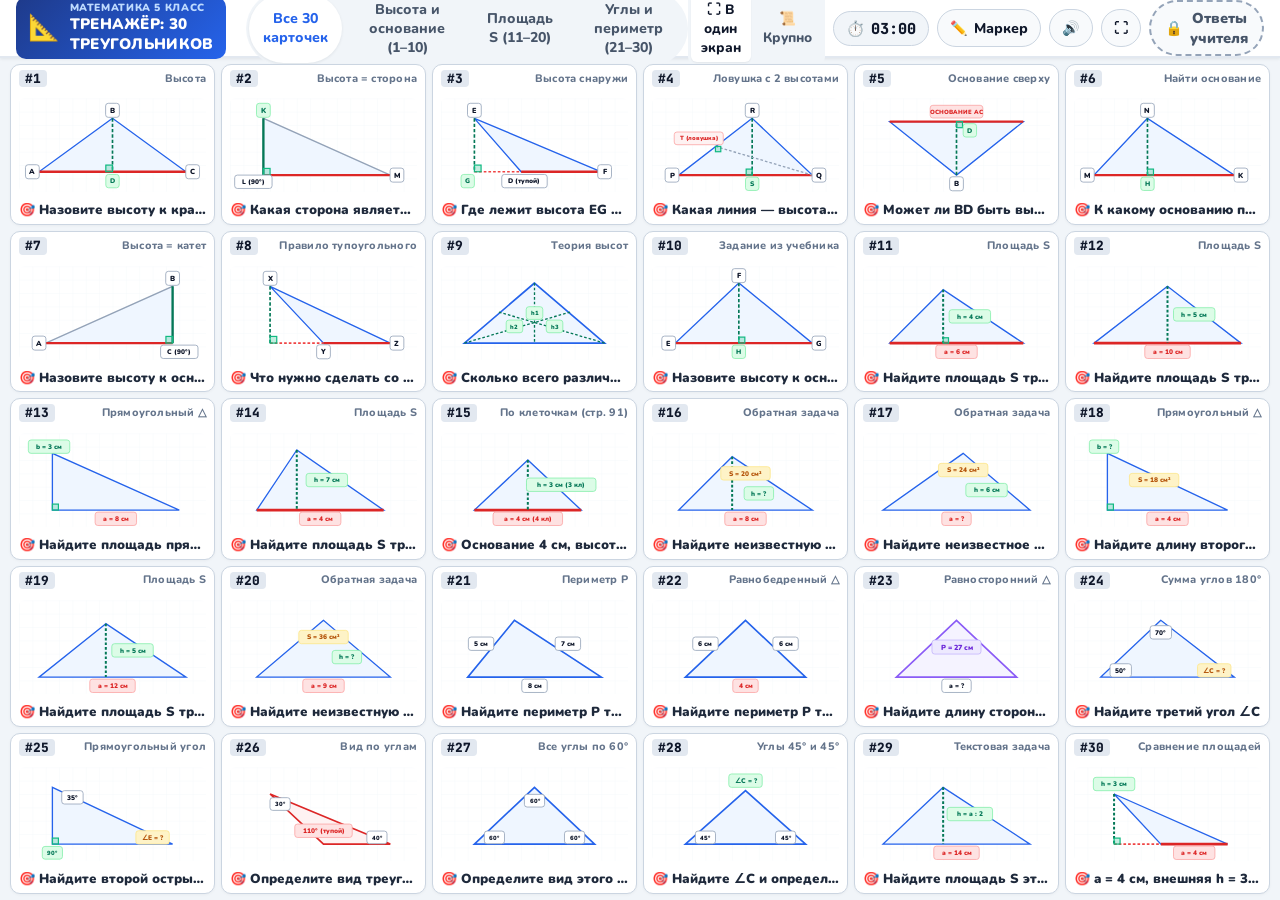
==== index.html @ d48468c0 "Интерактивный тренажёр: 30 треугольников на одном экране для 5 класса (секретный режим учителя по па" ====
<!DOCTYPE html>
<html lang="ru">
<head>
  <meta charset="UTF-8">
  <meta name="viewport" content="width=device-width, initial-scale=1.0, maximum-scale=1.0, user-scalable=no">
  <title>30 Треугольников • Интерактивный тренажёр для электронной доски (5 класс)</title>
  <link rel="icon" href="data:image/svg+xml,<svg xmlns=%22http://www.w3.org/2000/svg%22 viewBox=%220 0 100 100%22><text y=%22.9em%22 font-size=%2290%22>📐</text></svg>">
  <link rel="stylesheet" href="style.css">
  <link rel="preconnect" href="https://fonts.googleapis.com">
  <link rel="preconnect" href="https://fonts.gstatic.com" crossorigin>
  <link href="https://fonts.googleapis.com/css2?family=Nunito:wght@700;800;900&family=JetBrains+Mono:wght@700;800&display=swap" rel="stylesheet">
</head>
<body class="fit-screen-mode">

  <!-- TOP SMARTBOARD BAR -->
  <header class="top-bar">
    <div class="bar-left">
      <div class="logo-badge">
        <span class="logo-icon">📐</span>
        <div class="logo-text">
          <span class="logo-sub">МАТЕМАТИКА 5 КЛАСС</span>
          <span class="logo-title">ТРЕНАЖЁР: 30 ТРЕУГОЛЬНИКОВ</span>
        </div>
      </div>

      <!-- Quick Filter Pills -->
      <nav class="filter-nav" id="filterNav">
        <button class="filter-btn active" data-filter="all">Все 30 карточек</button>
        <button class="filter-btn" data-filter="height">Высота и основание (1–10)</button>
        <button class="filter-btn" data-filter="area">Площадь S (11–20)</button>
        <button class="filter-btn" data-filter="angles">Углы и периметр (21–30)</button>
      </nav>
    </div>

    <!-- Smartboard Utility Controls -->
    <div class="bar-right">
      <!-- Layout Fit Mode Toggle -->
      <div class="mode-toggle-group">
        <button class="mode-btn active" id="btnFitScreen" title="Все 30 треугольников на один экран без прокрутки (6x5)">
          ⛶ В один экран
        </button>
        <button class="mode-btn" id="btnScrollMode" title="Крупный режим с прокруткой">
          📜 Крупно
        </button>
      </div>

      <!-- Quick Timer -->
      <div class="timer-pill" id="timerWidget">
        <button class="timer-btn" id="timerDisplayBtn" title="Таймер раунда">
          <span class="timer-icon">⏱️</span>
          <span class="timer-val" id="timerDisplay">03:00</span>
        </button>
        <div class="timer-dropdown" id="timerDropdown">
          <div class="presets-row">
            <button class="tp-btn" data-time="60">1 мин</button>
            <button class="tp-btn active" data-time="180">3 мин</button>
            <button class="tp-btn" data-time="300">5 мин</button>
            <button class="tp-btn" data-time="600">10 мин</button>
          </div>
          <div class="timer-actions-row">
            <button class="t-act-btn play" id="timerToggleBtn">▶ Старт</button>
            <button class="t-act-btn reset" id="timerResetBtn">↺ Сброс</button>
          </div>
        </div>
      </div>

      <!-- Board Pen Tool -->
      <button class="tool-btn pen-toggle-btn" id="penToggleBtn" title="Маркер для рисования поверх треугольников">
        <span class="tool-icon">✏️</span>
        <span class="tool-text">Маркер</span>
      </button>

      <!-- Sound Toggle -->
      <button class="tool-btn sound-toggle-btn" id="soundToggleBtn" title="Звуки">
        <span class="tool-icon" id="soundIcon">🔊</span>
      </button>

      <!-- Fullscreen -->
      <button class="tool-btn fullscreen-btn" id="fullscreenBtn" title="На весь экран">
        <span class="tool-icon">⛶</span>
      </button>

      <!-- SECRET TEACHER LOCK BUTTON -->
      <button class="teacher-lock-btn" id="teacherLockBtn" title="Режим учителя (вход по паролю 5605741)">
        <span class="lock-icon" id="lockIcon">🔒</span>
        <span class="lock-text" id="lockText">Ответы учителя</span>
      </button>
    </div>
  </header>

  <!-- MAIN 30-TRIANGLE STAGE (FITS ON ONE SCREEN) -->
  <main class="grid-stage" id="gridStage">
    <div class="triangles-grid" id="trianglesGrid">
      <!-- 30 Cards will be generated dynamically -->
    </div>
  </main>

  <!-- POPUP 1: FOCUS / ENLARGE CARD MODAL (FOR WHOLE-CLASS DISCUSSION) -->
  <div class="modal-backdrop" id="focusModal">
    <div class="modal-dialog focus-dialog">
      <div class="dialog-header">
        <div class="dh-left">
          <span class="card-num-badge" id="focusNumBadge">#1</span>
          <h2 id="focusTitle">Треугольник △ABC</h2>
          <span class="dh-topic" id="focusTopicBadge">Высота и основание</span>
        </div>
        <div class="dh-right">
          <button class="dialog-btn teacher-ans-btn" id="focusTeacherAnsBtn">
            <span class="tab-icon">🔒</span> Показать ответ учителя
          </button>
          <button class="dialog-close-btn" onclick="closeFocusModal()">✕</button>
        </div>
      </div>

      <div class="focus-body">
        <!-- Left: Large High-Resolution SVG Canvas -->
        <div class="focus-canvas-wrap">
          <svg id="focusSvg" viewBox="0 0 540 320" preserveAspectRatio="xMidYMid meet"></svg>
        </div>

        <!-- Right: Task Description and Solution Panel -->
        <div class="focus-info-panel">
          <div class="task-prompt-card">
            <span class="tpc-label">🎯 ЗАДАНИЕ ДЛЯ УЧЕНИКА У ДОСКИ:</span>
            <div class="tpc-question" id="focusQuestionText">Загрузка задания...</div>
          </div>

          <!-- Secret Teacher Answer Block -->
          <div class="solution-box hidden" id="focusSolutionBox">
            <div class="sol-header">
              <span class="sol-badge">ОТВЕТ И ПОШАГОВОЕ РЕШЕНИЕ ДЛЯ УЧИТЕЛЯ</span>
            </div>
            <div class="sol-explanation" id="focusSolutionText">
              <!-- Inserted dynamically -->
            </div>
            <div class="sol-result" id="focusResultText">
              <!-- Inserted dynamically -->
            </div>
          </div>

          <!-- Locked prompt when teacher mode is off -->
          <div class="locked-hint-box" id="focusLockedBox">
            <span class="lh-icon">🔒</span>
            <div class="lh-text">
              <strong>Ответ скрыт для учеников у доски!</strong><br>
              Нажмите кнопку выше или на замок и введите PIN-код учителя, чтобы открыть готовый ответ и формулу.
            </div>
          </div>
        </div>
      </div>

      <div class="dialog-footer">
        <button class="nav-card-btn" id="prevCardBtn" onclick="navigateCard(-1)">⬅ Предыдущий (#<span id="prevNum">30</span>)</button>
        <span class="nav-hint">Используйте стрелки ◄ / ► на клавиатуре или кнопки</span>
        <button class="nav-card-btn" id="nextCardBtn" onclick="navigateCard(1)">Следующий (#<span id="nextNum">2</span>) ➔</button>
      </div>
    </div>
  </div>

  <!-- POPUP 2: SECRET TEACHER PIN PAD MODAL -->
  <div class="modal-backdrop pin-modal-backdrop" id="pinModal">
    <div class="modal-dialog pin-dialog">
      <div class="pin-header">
        <span class="pin-shield">🛡️</span>
        <h3>Вход в режим учителя</h3>
        <p>Введите секретный PIN-код для открытия ответов ко всем 30 треугольникам:</p>
      </div>

      <div class="pin-display-row">
        <input type="password" id="pinInput" class="pin-input" maxlength="7" placeholder="•••••••" readonly autocomplete="off">
        <button class="pin-clear-btn" id="pinClearBtn" title="Стереть">⌫</button>
      </div>
      <div class="pin-error-msg" id="pinErrorMsg"></div>

      <!-- Touch Numpad for Smartboard -->
      <div class="touch-numpad" id="touchNumpad">
        <button class="num-key" data-digit="1">1</button>
        <button class="num-key" data-digit="2">2</button>
        <button class="num-key" data-digit="3">3</button>
        <button class="num-key" data-digit="4">4</button>
        <button class="num-key" data-digit="5">5</button>
        <button class="num-key" data-digit="6">6</button>
        <button class="num-key" data-digit="7">7</button>
        <button class="num-key" data-digit="8">8</button>
        <button class="num-key" data-digit="9">9</button>
        <button class="num-key cancel-key" onclick="closePinModal()">Отмена</button>
        <button class="num-key" data-digit="0">0</button>
        <button class="num-key enter-key" id="pinEnterBtn">Ввод ➔</button>
      </div>
    </div>
  </div>

  <!-- WHITEBOARD DRAWING OVERLAY -->
  <div class="drawing-overlay" id="drawingOverlay">
    <canvas id="drawingCanvas"></canvas>
    <div class="pen-toolbar" id="penToolbar">
      <div class="pen-color-picker">
        <button class="color-dot active" style="background: #f59e0b;" data-color="#f59e0b" title="Жёлтый"></button>
        <button class="color-dot" style="background: #ef4444;" data-color="#ef4444" title="Красный"></button>
        <button class="color-dot" style="background: #10b981;" data-color="#10b981" title="Зелёный"></button>
        <button class="color-dot" style="background: #3b82f6;" data-color="#3b82f6" title="Синий"></button>
        <button class="color-dot" style="background: #ffffff; border: 2px solid #94a3b8;" data-color="#ffffff" title="Белый"></button>
      </div>
      <div class="pen-size-picker">
        <button class="size-btn active" data-size="4">Тонкий</button>
        <button class="size-btn" data-size="8">Средний</button>
        <button class="size-btn" data-size="14">Маркер</button>
      </div>
      <button class="pen-action-btn eraser" id="eraserBtn">🧹 Ластик</button>
      <button class="pen-action-btn clear" id="clearCanvasBtn">🗑️ Очистить</button>
      <button class="pen-action-btn close" id="closePenBtn">✕ Выход</button>
    </div>
  </div>

  <!-- Confetti Canvas -->
  <canvas id="confettiCanvas"></canvas>

  <script src="app.js"></script>
</body>
</html>
---- style.css ----
/* ==========================================================================
   30 TRIANGLES SMARTBOARD TRAINER STYLESHEET (5TH GRADE)
   Single-Screen Fit (6x5 Grid), Zero-Lag Touch, High Contrast & Teacher Mode
   ========================================================================== */

:root {
  --primary: #2563eb;
  --primary-dark: #1d4ed8;
  --primary-light: #eff6ff;
  --accent-red: #dc2626;
  --accent-green: #10b981;
  --accent-amber: #f59e0b;
  --accent-purple: #8b5cf6;
  
  --bg-main: #f1f5f9;
  --bg-card: #ffffff;
  --text-main: #0f172a;
  --text-muted: #475569;
  --text-light: #64748b;
  
  --border-color: #cbd5e1;
  --border-strong: #94a3b8;
  
  --font-main: 'Nunito', -apple-system, BlinkMacSystemFont, "Segoe UI", Roboto, sans-serif;
  --font-mono: 'JetBrains Mono', Consolas, monospace;

  --shadow-sm: 0 1px 3px rgba(15, 23, 42, 0.08);
  --shadow-md: 0 4px 10px rgba(15, 23, 42, 0.12);
  --shadow-lg: 0 12px 28px rgba(15, 23, 42, 0.2);
}

/* Reset & Touch Defaults */
* {
  box-sizing: border-box;
  margin: 0;
  padding: 0;
  -webkit-tap-highlight-color: transparent;
  user-select: none;
}

html, body {
  width: 100vw;
  height: 100vh;
  overflow: hidden;
  font-family: var(--font-main);
  background-color: var(--bg-main);
  color: var(--text-main);
  line-height: 1.3;
}

body.scroll-mode {
  overflow-y: auto;
}

/* ==========================================================================
   TOP BAR (HEIGHT: 58PX)
   ========================================================================== */
.top-bar {
  height: 58px;
  background: #ffffff;
  border-bottom: 2px solid #e2e8f0;
  display: flex;
  align-items: center;
  justify-content: space-between;
  padding: 0 1rem;
  box-shadow: var(--shadow-sm);
  z-index: 50;
  flex-shrink: 0;
}

.bar-left {
  display: flex;
  align-items: center;
  gap: 1.25rem;
}

.logo-badge {
  display: flex;
  align-items: center;
  gap: 0.6rem;
  background: linear-gradient(135deg, #1e3a8a, #2563eb);
  color: #ffffff;
  padding: 4px 12px;
  border-radius: 10px;
}

.logo-icon {
  font-size: 1.6rem;
  line-height: 1;
}

.logo-text {
  display: flex;
  flex-direction: column;
}

.logo-sub {
  font-size: 0.65rem;
  font-weight: 900;
  letter-spacing: 0.06em;
  color: #bfdbfe;
}

.logo-title {
  font-size: 0.95rem;
  font-weight: 900;
  letter-spacing: 0.02em;
}

/* Filter Nav */
.filter-nav {
  display: flex;
  gap: 0.35rem;
  background: #f1f5f9;
  padding: 3px;
  border-radius: 9999px;
}

.filter-btn {
  background: transparent;
  border: none;
  padding: 6px 14px;
  border-radius: 9999px;
  font-family: var(--font-main);
  font-size: 0.88rem;
  font-weight: 800;
  color: var(--text-muted);
  cursor: pointer;
  transition: all 0.15s;
}

.filter-btn.active {
  background: #ffffff;
  color: var(--primary);
  box-shadow: var(--shadow-sm);
}

/* Bar Right Controls */
.bar-right {
  display: flex;
  align-items: center;
  gap: 0.5rem;
}

.mode-toggle-group {
  display: flex;
  background: #f1f5f9;
  padding: 3px;
  border-radius: 8px;
  gap: 2px;
}

.mode-btn {
  background: transparent;
  border: none;
  padding: 5px 10px;
  border-radius: 6px;
  font-family: var(--font-main);
  font-size: 0.85rem;
  font-weight: 800;
  color: var(--text-muted);
  cursor: pointer;
}

.mode-btn.active {
  background: #ffffff;
  color: #0f172a;
  box-shadow: 0 1px 2px rgba(0,0,0,0.06);
}

/* Timer Pill */
.timer-pill {
  position: relative;
}

.timer-btn {
  display: flex;
  align-items: center;
  gap: 0.4rem;
  background: #f1f5f9;
  border: 1.5px solid #cbd5e1;
  padding: 6px 12px;
  border-radius: 9999px;
  font-family: var(--font-mono);
  font-size: 0.95rem;
  font-weight: 800;
  color: #0f172a;
  cursor: pointer;
}

.timer-dropdown {
  position: absolute;
  top: 110%;
  right: 0;
  background: #ffffff;
  border: 2px solid #cbd5e1;
  border-radius: 12px;
  padding: 10px;
  box-shadow: var(--shadow-lg);
  display: none;
  flex-direction: column;
  gap: 8px;
  width: 220px;
  z-index: 100;
}

.timer-dropdown.show {
  display: flex;
}

.presets-row {
  display: grid;
  grid-template-columns: 1fr 1fr;
  gap: 4px;
}

.tp-btn {
  background: #f8fafc;
  border: 1px solid #cbd5e1;
  padding: 6px;
  border-radius: 6px;
  font-family: var(--font-main);
  font-size: 0.85rem;
  font-weight: 800;
  cursor: pointer;
}

.tp-btn.active {
  background: #eff6ff;
  border-color: var(--primary);
  color: var(--primary);
}

.timer-actions-row {
  display: flex;
  gap: 4px;
}

.t-act-btn {
  flex: 1;
  padding: 7px;
  border-radius: 6px;
  border: none;
  font-family: var(--font-main);
  font-weight: 900;
  font-size: 0.9rem;
  cursor: pointer;
}

.t-act-btn.play { background: var(--accent-green); color: #fff; }
.t-act-btn.pause { background: var(--accent-amber); color: #fff; }
.t-act-btn.reset { background: #e2e8f0; color: #334155; }

/* Tool buttons */
.tool-btn {
  display: flex;
  align-items: center;
  gap: 0.35rem;
  background: #f8fafc;
  border: 1.5px solid #cbd5e1;
  padding: 6px 12px;
  border-radius: 9999px;
  font-family: var(--font-main);
  font-size: 0.88rem;
  font-weight: 800;
  color: var(--text-main);
  cursor: pointer;
  min-height: 38px;
}

.tool-btn.active {
  background: #fef3c7;
  border-color: #f59e0b;
  color: #b45309;
}

/* Secret Teacher Lock Button */
.teacher-lock-btn {
  display: flex;
  align-items: center;
  gap: 0.45rem;
  background: #f8fafc;
  border: 2px dashed #94a3b8;
  padding: 6px 14px;
  border-radius: 9999px;
  font-family: var(--font-main);
  font-size: 0.9rem;
  font-weight: 900;
  color: var(--text-muted);
  cursor: pointer;
  transition: all 0.2s;
  min-height: 38px;
}

.teacher-lock-btn:hover {
  background: #f1f5f9;
  border-color: #64748b;
}

.teacher-lock-btn.unlocked {
  background: #ecfdf5;
  border: 2px solid #10b981;
  color: #065f46;
  box-shadow: 0 0 10px rgba(16, 185, 129, 0.25);
}

/* ==========================================================================
   MAIN GRID STAGE (30 TRIANGLES FIT ON ONE SCREEN)
   ========================================================================== */
.grid-stage {
  width: 100vw;
  height: calc(100vh - 58px);
  padding: 6px 10px;
  box-sizing: border-box;
}

/* 6 Columns x 5 Rows Grid (Fits 100% on 1 screen) */
body.fit-screen-mode .triangles-grid {
  display: grid;
  grid-template-columns: repeat(6, 1fr);
  grid-template-rows: repeat(5, 1fr);
  gap: 6px;
  width: 100%;
  height: 100%;
}

/* Scroll mode */
body.scroll-mode .triangles-grid {
  display: grid;
  grid-template-columns: repeat(5, 1fr);
  gap: 12px;
  padding-bottom: 2rem;
}

body.scroll-mode .tri-card {
  height: 220px;
}

/* ==========================================================================
   TRIANGLE CARD (COMPACT & CRISP FOR SMARTBOARD)
   ========================================================================== */
.tri-card {
  background: var(--bg-card);
  border: 1.5px solid var(--border-color);
  border-radius: 10px;
  display: flex;
  flex-direction: column;
  padding: 5px 8px;
  cursor: pointer;
  position: relative;
  transition: transform 0.1s, border-color 0.15s, box-shadow 0.15s;
  overflow: hidden;
  box-shadow: 0 1px 3px rgba(0,0,0,0.04);
}

.tri-card:hover {
  transform: translateY(-2px);
  border-color: var(--primary);
  box-shadow: var(--shadow-md);
  z-index: 5;
}

.tri-card.solved {
  border-color: #10b981;
  background: #f0fdf4;
}

/* Card Header */
.card-top {
  display: flex;
  align-items: center;
  justify-content: space-between;
  margin-bottom: 2px;
  flex-shrink: 0;
}

.card-idx {
  font-family: var(--font-mono);
  font-size: 0.8rem;
  font-weight: 900;
  background: #e2e8f0;
  color: #0f172a;
  padding: 1px 6px;
  border-radius: 4px;
  line-height: 1.2;
}

.tri-card.solved .card-idx {
  background: #10b981;
  color: #ffffff;
}

.card-topic-tag {
  font-size: 0.68rem;
  font-weight: 800;
  color: #64748b;
  letter-spacing: 0.02em;
}

/* Card SVG Canvas */
.card-svg-container {
  flex: 1;
  width: 100%;
  min-height: 0; /* allows shrinking in grid */
  display: flex;
  align-items: center;
  justify-content: center;
  position: relative;
}

.card-svg-container svg {
  width: 100%;
  height: 100%;
  max-height: 100%;
}

/* Card Task Prompt */
.card-bottom {
  display: flex;
  flex-direction: column;
  gap: 2px;
  margin-top: 2px;
  flex-shrink: 0;
}

.card-question {
  font-size: 0.82rem;
  font-weight: 900;
  color: #1e293b;
  white-space: nowrap;
  overflow: hidden;
  text-overflow: ellipsis;
  line-height: 1.2;
}

/* Secret Teacher Answer Pill (Visible only when unlocked) */
.teacher-answer-pill {
  display: none;
  font-family: var(--font-mono);
  font-size: 0.72rem;
  font-weight: 900;
  color: #065f46;
  background: #dcfce7;
  border: 1px solid #86efac;
  padding: 1px 5px;
  border-radius: 4px;
  white-space: nowrap;
  overflow: hidden;
  text-overflow: ellipsis;
}

body.teacher-unlocked .teacher-answer-pill {
  display: block;
}

/* ==========================================================================
   MODAL WINDOWS (FOCUS MODAL & PIN MODAL)
   ========================================================================== */
.modal-backdrop {
  position: fixed;
  inset: 0;
  background: rgba(15, 23, 42, 0.65);
  display: none;
  align-items: center;
  justify-content: center;
  z-index: 200;
  padding: 1.5rem;
}

.modal-backdrop.active {
  display: flex;
}

.modal-dialog {
  background: #ffffff;
  border-radius: 18px;
  box-shadow: var(--shadow-lg);
  display: flex;
  flex-direction: column;
  overflow: hidden;
  animation: modalPop 0.18s cubic-bezier(0.16, 1, 0.3, 1);
}

@keyframes modalPop {
  0% { transform: scale(0.92); opacity: 0; }
  100% { transform: scale(1); opacity: 1; }
}

/* Focus Modal (Big Presentation on Smartboard) */
.focus-dialog {
  width: 90vw;
  max-width: 1100px;
  height: 82vh;
  max-height: 720px;
}

.dialog-header {
  padding: 12px 20px;
  border-bottom: 2px solid #e2e8f0;
  display: flex;
  align-items: center;
  justify-content: space-between;
  background: #f8fafc;
}

.dh-left {
  display: flex;
  align-items: center;
  gap: 0.85rem;
}

.card-num-badge {
  font-family: var(--font-mono);
  font-size: 1.25rem;
  font-weight: 900;
  background: var(--primary);
  color: #ffffff;
  padding: 4px 12px;
  border-radius: 8px;
}

.dh-left h2 {
  font-size: 1.45rem;
  font-weight: 900;
  color: #0f172a;
}

.dh-topic {
  font-size: 0.85rem;
  font-weight: 900;
  color: #1e40af;
  background: #dbeafe;
  padding: 4px 10px;
  border-radius: 9999px;
}

.dh-right {
  display: flex;
  align-items: center;
  gap: 0.75rem;
}

.dialog-btn {
  background: #ffffff;
  border: 1.5px solid #cbd5e1;
  padding: 8px 16px;
  border-radius: 9999px;
  font-family: var(--font-main);
  font-size: 0.95rem;
  font-weight: 900;
  cursor: pointer;
  display: flex;
  align-items: center;
  gap: 0.4rem;
}

.dialog-btn.teacher-ans-btn {
  background: #fef2f2;
  border-color: #fca5a5;
  color: #991b1b;
}

body.teacher-unlocked .dialog-btn.teacher-ans-btn {
  background: #ecfdf5;
  border-color: #86efac;
  color: #065f46;
}

.dialog-close-btn {
  width: 40px;
  height: 40px;
  border-radius: 50%;
  border: none;
  background: #e2e8f0;
  font-size: 1.25rem;
  font-weight: 900;
  color: #334155;
  cursor: pointer;
  display: flex;
  align-items: center;
  justify-content: center;
}

.dialog-close-btn:hover {
  background: #cbd5e1;
}

/* Focus Body */
.focus-body {
  flex: 1;
  display: grid;
  grid-template-columns: 1.25fr 1fr;
  padding: 1.25rem;
  gap: 1.25rem;
  overflow: hidden;
}

.focus-canvas-wrap {
  background: #f8fafc;
  border: 2px solid #e2e8f0;
  border-radius: 14px;
  display: flex;
  align-items: center;
  justify-content: center;
  padding: 1rem;
}

.focus-canvas-wrap svg {
  width: 100%;
  height: 100%;
}

.focus-info-panel {
  display: flex;
  flex-direction: column;
  gap: 1rem;
  overflow-y: auto;
}

.task-prompt-card {
  background: #eff6ff;
  border: 2px solid #bfdbfe;
  border-left: 6px solid var(--primary);
  border-radius: 12px;
  padding: 1rem 1.25rem;
}

.tpc-label {
  display: block;
  font-size: 0.78rem;
  font-weight: 900;
  color: #1e40af;
  letter-spacing: 0.05em;
  margin-bottom: 0.35rem;
}

.tpc-question {
  font-size: 1.35rem;
  font-weight: 900;
  color: #0f172a;
  line-height: 1.35;
}

/* Secret Solution Box */
.solution-box {
  background: #ecfdf5;
  border: 2px solid #a7f3d0;
  border-left: 6px solid #10b981;
  border-radius: 12px;
  padding: 1rem 1.25rem;
  display: flex;
  flex-direction: column;
  gap: 0.65rem;
  animation: fadeIn 0.2s ease-in;
}

.solution-box.hidden {
  display: none;
}

@keyframes fadeIn {
  from { opacity: 0; transform: translateY(6px); }
  to { opacity: 1; transform: translateY(0); }
}

.sol-badge {
  font-size: 0.75rem;
  font-weight: 900;
  color: #047857;
  letter-spacing: 0.05em;
}

.sol-explanation {
  font-size: 1.05rem;
  color: #064e3b;
  line-height: 1.45;
}

.sol-result {
  background: #ffffff;
  border: 1.5px solid #86efac;
  border-radius: 8px;
  padding: 8px 12px;
  font-family: var(--font-mono);
  font-size: 1.25rem;
  font-weight: 900;
  color: #047857;
}

/* Locked hint */
.locked-hint-box {
  background: #f8fafc;
  border: 2px dashed #cbd5e1;
  border-radius: 12px;
  padding: 1.25rem;
  display: flex;
  align-items: center;
  gap: 1rem;
}

.locked-hint-box.hidden {
  display: none;
}

.lh-icon {
  font-size: 2.2rem;
}

.lh-text {
  font-size: 0.95rem;
  color: #64748b;
  line-height: 1.4;
}

.dialog-footer {
  padding: 10px 20px;
  border-top: 2px solid #e2e8f0;
  display: flex;
  align-items: center;
  justify-content: space-between;
  background: #f8fafc;
}

.nav-card-btn {
  background: #ffffff;
  border: 1.5px solid #cbd5e1;
  padding: 8px 18px;
  border-radius: 9999px;
  font-family: var(--font-main);
  font-size: 0.95rem;
  font-weight: 800;
  cursor: pointer;
}

.nav-card-btn:hover {
  background: #eff6ff;
  border-color: var(--primary);
  color: var(--primary);
}

.nav-hint {
  font-size: 0.85rem;
  color: #94a3b8;
}

/* ==========================================================================
   PIN PAD MODAL (TOUCH OPTIMIZED FOR SMARTBOARD)
   ========================================================================== */
.pin-dialog {
  width: 360px;
  padding: 1.5rem;
  align-items: center;
  text-align: center;
}

.pin-shield {
  font-size: 2.5rem;
  margin-bottom: 0.25rem;
  display: block;
}

.pin-header h3 {
  font-size: 1.35rem;
  font-weight: 900;
  color: #0f172a;
}

.pin-header p {
  font-size: 0.88rem;
  color: var(--text-muted);
  margin-top: 0.25rem;
}

.pin-display-row {
  display: flex;
  align-items: center;
  gap: 8px;
  margin: 1rem 0 0.5rem;
  width: 100%;
}

.pin-input {
  flex: 1;
  height: 48px;
  font-family: var(--font-mono);
  font-size: 1.75rem;
  font-weight: 900;
  text-align: center;
  letter-spacing: 0.3em;
  background: #f1f5f9;
  border: 2px solid #cbd5e1;
  border-radius: 10px;
  color: #0f172a;
}

.pin-clear-btn {
  width: 48px;
  height: 48px;
  background: #e2e8f0;
  border: none;
  border-radius: 10px;
  font-size: 1.25rem;
  font-weight: 900;
  cursor: pointer;
}

.pin-error-msg {
  font-size: 0.85rem;
  font-weight: 800;
  color: #dc2626;
  min-height: 20px;
  margin-bottom: 0.5rem;
}

.touch-numpad {
  display: grid;
  grid-template-columns: repeat(3, 1fr);
  gap: 8px;
  width: 100%;
}

.num-key {
  height: 52px;
  background: #f8fafc;
  border: 1.5px solid #cbd5e1;
  border-radius: 10px;
  font-family: var(--font-mono);
  font-size: 1.5rem;
  font-weight: 900;
  color: #0f172a;
  cursor: pointer;
  transition: all 0.1s;
}

.num-key:active {
  background: #e2e8f0;
  transform: scale(0.96);
}

.num-key.cancel-key {
  font-family: var(--font-main);
  font-size: 0.95rem;
  color: #64748b;
}

.num-key.enter-key {
  background: var(--primary);
  border-color: var(--primary);
  color: #ffffff;
  font-family: var(--font-main);
  font-size: 1.05rem;
}

.num-key.enter-key:active {
  background: var(--primary-dark);
}

/* Shake animation for wrong password */
.shake {
  animation: shakeAnim 0.35s ease-in-out;
}

@keyframes shakeAnim {
  0%, 100% { transform: translateX(0); }
  20%, 60% { transform: translateX(-8px); }
  40%, 80% { transform: translateX(8px); }
}

/* ==========================================================================
   WHITEBOARD DRAWING OVERLAY
   ========================================================================== */
.drawing-overlay {
  position: fixed;
  inset: 0;
  z-index: 150;
  pointer-events: none;
  display: none;
}

.drawing-overlay.active {
  display: block;
  pointer-events: auto;
}

#drawingCanvas {
  position: absolute;
  inset: 0;
  width: 100%;
  height: 100%;
  cursor: crosshair;
  touch-action: none;
}

.pen-toolbar {
  position: absolute;
  bottom: 1.5rem;
  left: 50%;
  transform: translateX(-50%);
  background: rgba(15, 23, 42, 0.95);
  padding: 8px 16px;
  border-radius: 9999px;
  display: flex;
  align-items: center;
  gap: 12px;
  box-shadow: var(--shadow-lg);
  pointer-events: auto;
}

.pen-color-picker {
  display: flex;
  gap: 6px;
}

.color-dot {
  width: 32px;
  height: 32px;
  border-radius: 50%;
  border: 2px solid transparent;
  cursor: pointer;
}

.color-dot.active {
  border-color: #ffffff;
  transform: scale(1.15);
}

.pen-size-picker {
  display: flex;
  gap: 4px;
}

.size-btn {
  background: transparent;
  border: 1px solid #475569;
  color: #cbd5e1;
  padding: 4px 10px;
  border-radius: 6px;
  font-family: var(--font-main);
  font-size: 0.8rem;
  cursor: pointer;
}

.size-btn.active {
  background: var(--primary);
  border-color: var(--primary);
  color: #ffffff;
}

.pen-action-btn {
  background: #334155;
  border: none;
  color: #ffffff;
  padding: 6px 14px;
  border-radius: 9999px;
  font-family: var(--font-main);
  font-size: 0.85rem;
  font-weight: 800;
  cursor: pointer;
}

.pen-action-btn.active {
  background: var(--accent-amber);
  color: #000;
}

.pen-action-btn.close {
  background: #ef4444;
}

/* Confetti canvas */
#confettiCanvas {
  position: fixed;
  inset: 0;
  pointer-events: none;
  z-index: 300;
}
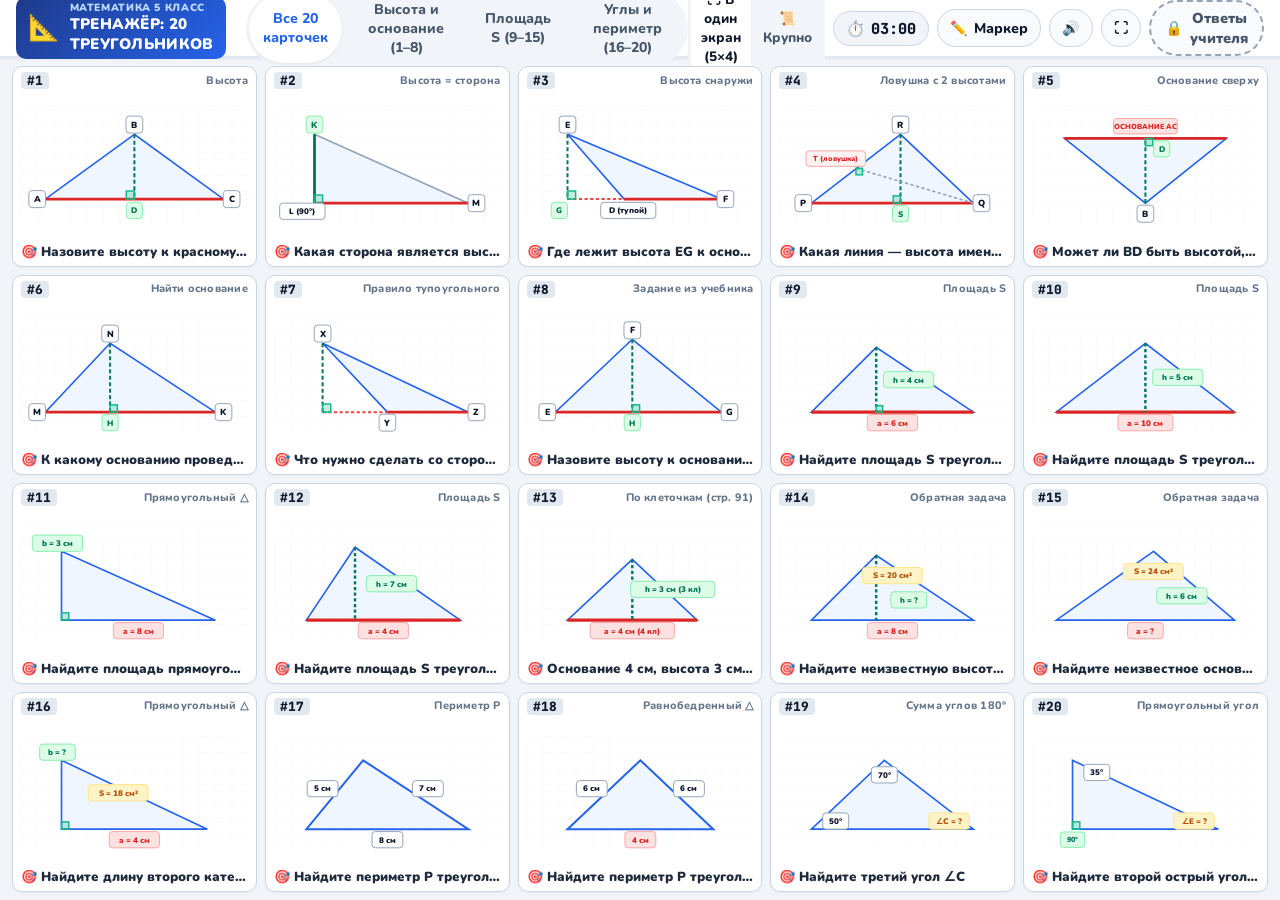
==== commit 0c2efa9c: "Обновление: 20 задач на одном экране (сетка 5x4) с сохранением секретного режима учителя 5605741" ====
--- a/index.html
+++ b/index.html
@@ -3,7 +3,7 @@
 <head>
   <meta charset="UTF-8">
   <meta name="viewport" content="width=device-width, initial-scale=1.0, maximum-scale=1.0, user-scalable=no">
-  <title>30 Треугольников • Интерактивный тренажёр для электронной доски (5 класс)</title>
+  <title>20 Треугольников • Интерактивный тренажёр для электронной доски (5 класс)</title>
   <link rel="icon" href="data:image/svg+xml,<svg xmlns=%22http://www.w3.org/2000/svg%22 viewBox=%220 0 100 100%22><text y=%22.9em%22 font-size=%2290%22>📐</text></svg>">
   <link rel="stylesheet" href="style.css">
   <link rel="preconnect" href="https://fonts.googleapis.com">
@@ -19,16 +19,16 @@
         <span class="logo-icon">📐</span>
         <div class="logo-text">
           <span class="logo-sub">МАТЕМАТИКА 5 КЛАСС</span>
-          <span class="logo-title">ТРЕНАЖЁР: 30 ТРЕУГОЛЬНИКОВ</span>
+          <span class="logo-title">ТРЕНАЖЁР: 20 ТРЕУГОЛЬНИКОВ</span>
         </div>
       </div>
 
       <!-- Quick Filter Pills -->
       <nav class="filter-nav" id="filterNav">
-        <button class="filter-btn active" data-filter="all">Все 30 карточек</button>
-        <button class="filter-btn" data-filter="height">Высота и основание (1–10)</button>
-        <button class="filter-btn" data-filter="area">Площадь S (11–20)</button>
-        <button class="filter-btn" data-filter="angles">Углы и периметр (21–30)</button>
+        <button class="filter-btn active" data-filter="all">Все 20 карточек</button>
+        <button class="filter-btn" data-filter="height">Высота и основание (1–8)</button>
+        <button class="filter-btn" data-filter="area">Площадь S (9–15)</button>
+        <button class="filter-btn" data-filter="angles">Углы и периметр (16–20)</button>
       </nav>
     </div>
 
@@ -36,8 +36,8 @@
     <div class="bar-right">
       <!-- Layout Fit Mode Toggle -->
       <div class="mode-toggle-group">
-        <button class="mode-btn active" id="btnFitScreen" title="Все 30 треугольников на один экран без прокрутки (6x5)">
-          ⛶ В один экран
+        <button class="mode-btn active" id="btnFitScreen" title="Все 20 треугольников на один экран без прокрутки (5x4)">
+          ⛶ В один экран (5×4)
         </button>
         <button class="mode-btn" id="btnScrollMode" title="Крупный режим с прокруткой">
           📜 Крупно
@@ -150,7 +150,7 @@
       </div>
 
       <div class="dialog-footer">
-        <button class="nav-card-btn" id="prevCardBtn" onclick="navigateCard(-1)">⬅ Предыдущий (#<span id="prevNum">30</span>)</button>
+        <button class="nav-card-btn" id="prevCardBtn" onclick="navigateCard(-1)">⬅ Предыдущий (#<span id="prevNum">20</span>)</button>
         <span class="nav-hint">Используйте стрелки ◄ / ► на клавиатуре или кнопки</span>
         <button class="nav-card-btn" id="nextCardBtn" onclick="navigateCard(1)">Следующий (#<span id="nextNum">2</span>) ➔</button>
       </div>
@@ -163,7 +163,7 @@
       <div class="pin-header">
         <span class="pin-shield">🛡️</span>
         <h3>Вход в режим учителя</h3>
-        <p>Введите секретный PIN-код для открытия ответов ко всем 30 треугольникам:</p>
+        <p>Введите секретный PIN-код для открытия ответов ко всем 20 треугольникам:</p>
       </div>
 
       <div class="pin-display-row">
--- a/style.css
+++ b/style.css
@@ -305,21 +305,21 @@
 }
 
 /* ==========================================================================
-   MAIN GRID STAGE (30 TRIANGLES FIT ON ONE SCREEN)
+   MAIN GRID STAGE (20 TRIANGLES FIT ON ONE SCREEN, 5x4)
    ========================================================================== */
 .grid-stage {
   width: 100vw;
   height: calc(100vh - 58px);
-  padding: 6px 10px;
+  padding: 8px 12px;
   box-sizing: border-box;
 }
 
-/* 6 Columns x 5 Rows Grid (Fits 100% on 1 screen) */
+/* 5 Columns x 4 Rows Grid (Fits 100% on 1 screen) */
 body.fit-screen-mode .triangles-grid {
   display: grid;
-  grid-template-columns: repeat(6, 1fr);
-  grid-template-rows: repeat(5, 1fr);
-  gap: 6px;
+  grid-template-columns: repeat(5, 1fr);
+  grid-template-rows: repeat(4, 1fr);
+  gap: 8px;
   width: 100%;
   height: 100%;
 }
@@ -327,13 +327,13 @@
 /* Scroll mode */
 body.scroll-mode .triangles-grid {
   display: grid;
-  grid-template-columns: repeat(5, 1fr);
-  gap: 12px;
+  grid-template-columns: repeat(4, 1fr);
+  gap: 14px;
   padding-bottom: 2rem;
 }
 
 body.scroll-mode .tri-card {
-  height: 220px;
+  height: 230px;
 }
 
 /* ==========================================================================
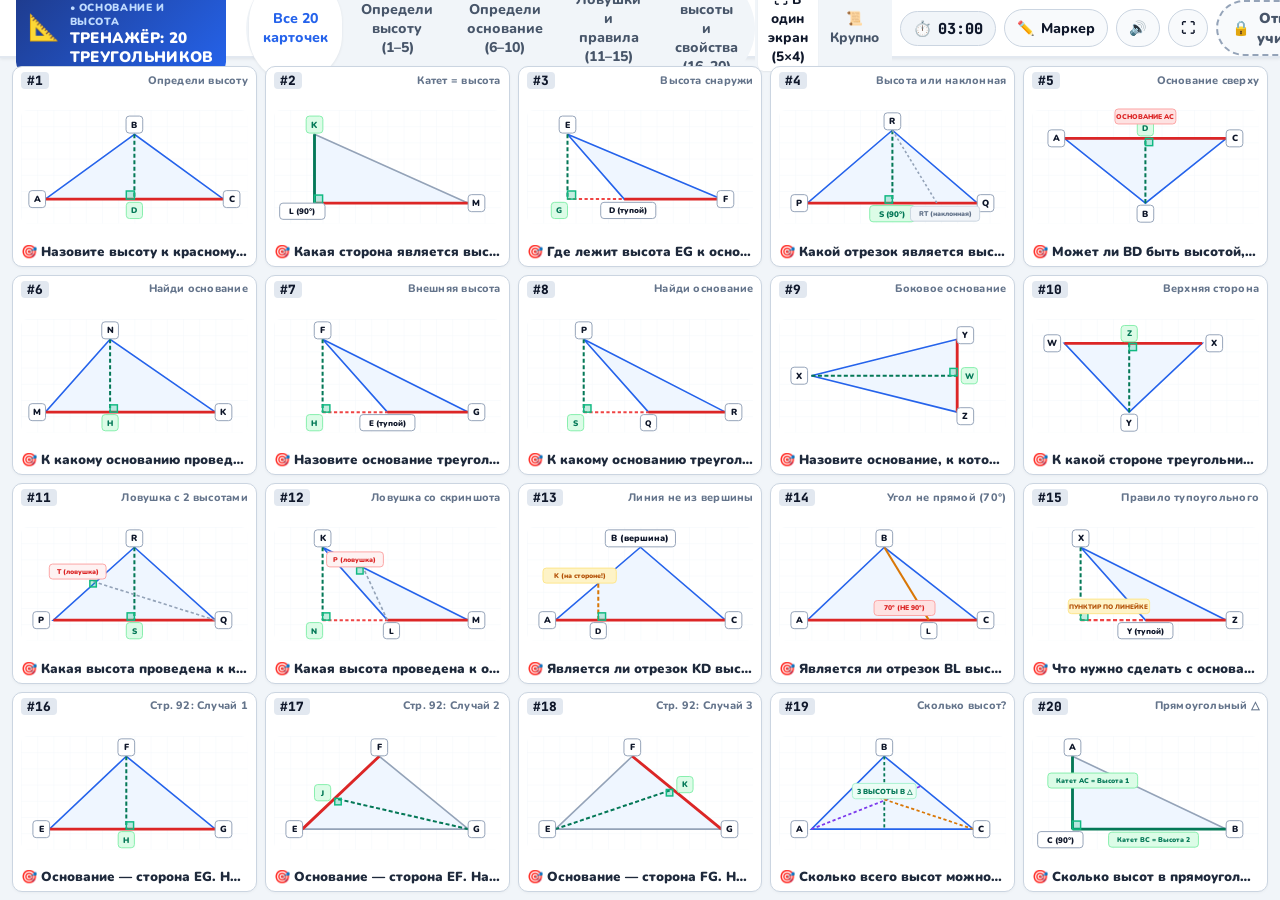
==== commit 8499e871: "Убраны площадь, периметр и углы: все 20 задач строго по теме Основание и высота треугольника (5 клас" ====
--- a/index.html
+++ b/index.html
@@ -18,7 +18,7 @@
       <div class="logo-badge">
         <span class="logo-icon">📐</span>
         <div class="logo-text">
-          <span class="logo-sub">МАТЕМАТИКА 5 КЛАСС</span>
+          <span class="logo-sub">МАТЕМАТИКА 5 КЛАСС • ОСНОВАНИЕ И ВЫСОТА</span>
           <span class="logo-title">ТРЕНАЖЁР: 20 ТРЕУГОЛЬНИКОВ</span>
         </div>
       </div>
@@ -26,9 +26,10 @@
       <!-- Quick Filter Pills -->
       <nav class="filter-nav" id="filterNav">
         <button class="filter-btn active" data-filter="all">Все 20 карточек</button>
-        <button class="filter-btn" data-filter="height">Высота и основание (1–8)</button>
-        <button class="filter-btn" data-filter="area">Площадь S (9–15)</button>
-        <button class="filter-btn" data-filter="angles">Углы и периметр (16–20)</button>
+        <button class="filter-btn" data-filter="height">Определи высоту (1–5)</button>
+        <button class="filter-btn" data-filter="base">Определи основание (6–10)</button>
+        <button class="filter-btn" data-filter="traps">Ловушки и правила (11–15)</button>
+        <button class="filter-btn" data-filter="properties">3 высоты и свойства (16–20)</button>
       </nav>
     </div>
 
